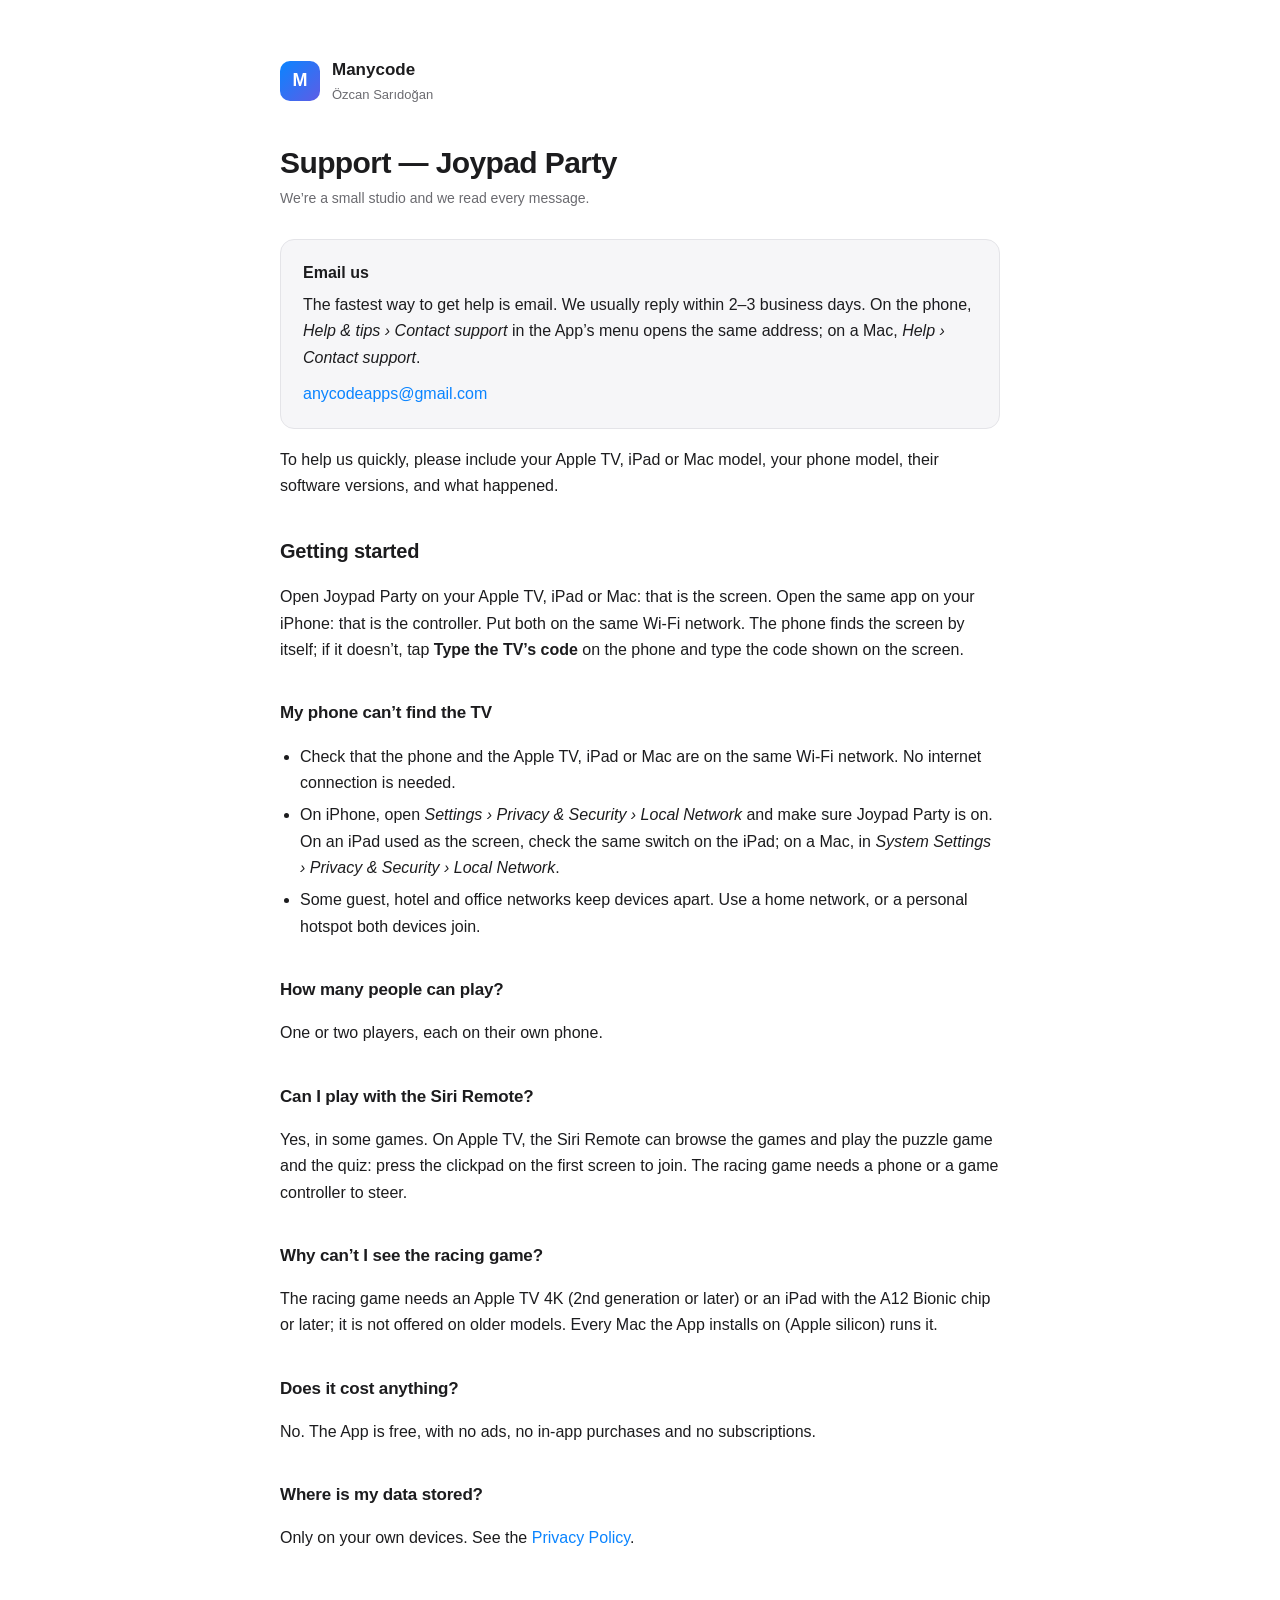
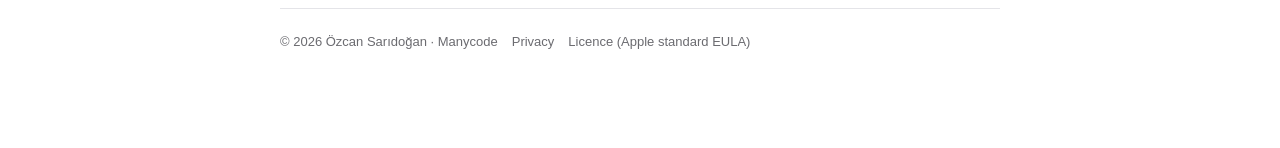
==== support-joypad-party.html @ 14f93f9b "Joypad Party: privacy policy + support page (no data collected; local network only; Apple TV, iPad, " ====
<!doctype html>
<html lang="en">
<head>
<meta charset="utf-8">
<meta name="viewport" content="width=device-width, initial-scale=1">
<title>Support — Joypad Party</title>
<link rel="stylesheet" href="style.css">
</head>
<body>
<div class="wrap">
  <header class="site">
    <div class="logo">M</div>
    <div class="brand">Manycode<small>Özcan Sarıdoğan</small></div>
  </header>

  <h1>Support — Joypad Party</h1>
  <p class="updated">We’re a small studio and we read every message.</p>

  <div class="card">
    <strong>Email us</strong>
    <p style="margin:6px 0 0">The fastest way to get help is email. We usually reply within 2–3 business days. On the phone,
    <em>Help &amp; tips › Contact support</em> in the App’s menu opens the same address; on a Mac, <em>Help › Contact support</em>.</p>
    <p class="contact" style="margin:10px 0 0"><a href="mailto:anycodeapps@gmail.com?subject=Joypad%20Party%20Support">anycodeapps@gmail.com</a></p>
  </div>

  <p>To help us quickly, please include your Apple TV, iPad or Mac model, your phone model, their software versions, and what happened.</p>

  <h2>Getting started</h2>
  <p>Open Joypad Party on your Apple TV, iPad or Mac: that is the screen. Open the same app on your iPhone: that is the
  controller. Put both on the same Wi-Fi network. The phone finds the screen by itself; if it doesn’t, tap
  <strong>Type the TV’s code</strong> on the phone and type the code shown on the screen.</p>

  <h2 style="font-size:17px">My phone can’t find the TV</h2>
  <ul>
    <li>Check that the phone and the Apple TV, iPad or Mac are on the same Wi-Fi network. No internet connection is needed.</li>
    <li>On iPhone, open <em>Settings › Privacy &amp; Security › Local Network</em> and make sure Joypad Party is on. On an iPad
    used as the screen, check the same switch on the iPad; on a Mac, in <em>System Settings › Privacy &amp; Security › Local Network</em>.</li>
    <li>Some guest, hotel and office networks keep devices apart. Use a home network, or a personal hotspot both devices join.</li>
  </ul>

  <h2 style="font-size:17px">How many people can play?</h2>
  <p>One or two players, each on their own phone.</p>

  <h2 style="font-size:17px">Can I play with the Siri Remote?</h2>
  <p>Yes, in some games. On Apple TV, the Siri Remote can browse the games and play the puzzle game and the quiz: press the
  clickpad on the first screen to join. The racing game needs a phone or a game controller to steer.</p>

  <h2 style="font-size:17px">Why can’t I see the racing game?</h2>
  <p>The racing game needs an Apple TV 4K (2nd generation or later) or an iPad with the A12 Bionic chip or later; it is not
  offered on older models. Every Mac the App installs on (Apple silicon) runs it.</p>

  <h2 style="font-size:17px">Does it cost anything?</h2>
  <p>No. The App is free, with no ads, no in-app purchases and no subscriptions.</p>

  <h2 style="font-size:17px">Where is my data stored?</h2>
  <p>Only on your own devices. See the <a href="privacy-joypad-party.html">Privacy Policy</a>.</p>

  <footer class="site">
    <span>© 2026 Özcan Sarıdoğan · Manycode</span>
    <a href="privacy-joypad-party.html">Privacy</a>
    <a href="https://www.apple.com/legal/internet-services/itunes/dev/stdeula/">Licence (Apple standard EULA)</a>
  </footer>
</div>
</body>
</html>
---- style.css ----
:root {
  --bg: #ffffff;
  --fg: #1c1c1e;
  --muted: #6b6b70;
  --card: #f6f6f8;
  --border: #e4e4e8;
  --accent: #0a84ff;
  --maxw: 720px;
}
@media (prefers-color-scheme: dark) {
  :root {
    --bg: #0f0f11;
    --fg: #ececf0;
    --muted: #9a9aa2;
    --card: #1a1a1e;
    --border: #2a2a30;
    --accent: #4aa3ff;
  }
}
* { box-sizing: border-box; }
html { -webkit-text-size-adjust: 100%; }
body {
  margin: 0;
  background: var(--bg);
  color: var(--fg);
  font: 16px/1.65 -apple-system, BlinkMacSystemFont, "Segoe UI", Roboto, Helvetica, Arial, sans-serif;
  padding: 0 20px;
}
.wrap { max-width: var(--maxw); margin: 0 auto; padding: 56px 0 96px; }
header.site { display: flex; align-items: center; gap: 12px; margin-bottom: 40px; }
header.site .logo {
  width: 40px; height: 40px; border-radius: 10px;
  background: linear-gradient(135deg, #0a84ff, #5e5ce6);
  display: grid; place-items: center; color: #fff; font-weight: 700; font-size: 18px;
}
header.site .brand { font-weight: 600; font-size: 17px; }
header.site .brand small { display: block; color: var(--muted); font-weight: 400; font-size: 13px; }
h1 { font-size: 30px; line-height: 1.2; margin: 0 0 6px; letter-spacing: -0.02em; }
h2 { font-size: 20px; margin: 36px 0 10px; letter-spacing: -0.01em; }
.updated { color: var(--muted); font-size: 14px; margin: 0 0 28px; }
p, li { color: var(--fg); }
a { color: var(--accent); text-decoration: none; }
a:hover { text-decoration: underline; }
ul { padding-left: 20px; }
li { margin: 6px 0; }
.card {
  background: var(--card); border: 1px solid var(--border);
  border-radius: 14px; padding: 20px 22px; margin: 18px 0;
}
.grid { display: grid; gap: 14px; grid-template-columns: 1fr 1fr; margin-top: 24px; }
@media (max-width: 560px) { .grid { grid-template-columns: 1fr; } }
.tile {
  display: block; background: var(--card); border: 1px solid var(--border);
  border-radius: 14px; padding: 18px 20px; color: var(--fg);
}
.tile:hover { border-color: var(--accent); text-decoration: none; }
.tile strong { display: block; font-size: 16px; margin-bottom: 2px; }
.tile span { color: var(--muted); font-size: 14px; }
footer.site {
  margin-top: 56px; padding-top: 22px; border-top: 1px solid var(--border);
  color: var(--muted); font-size: 13px; display: flex; flex-wrap: wrap; gap: 14px;
}
footer.site a { color: var(--muted); }
.contact { font-weight: 500; }
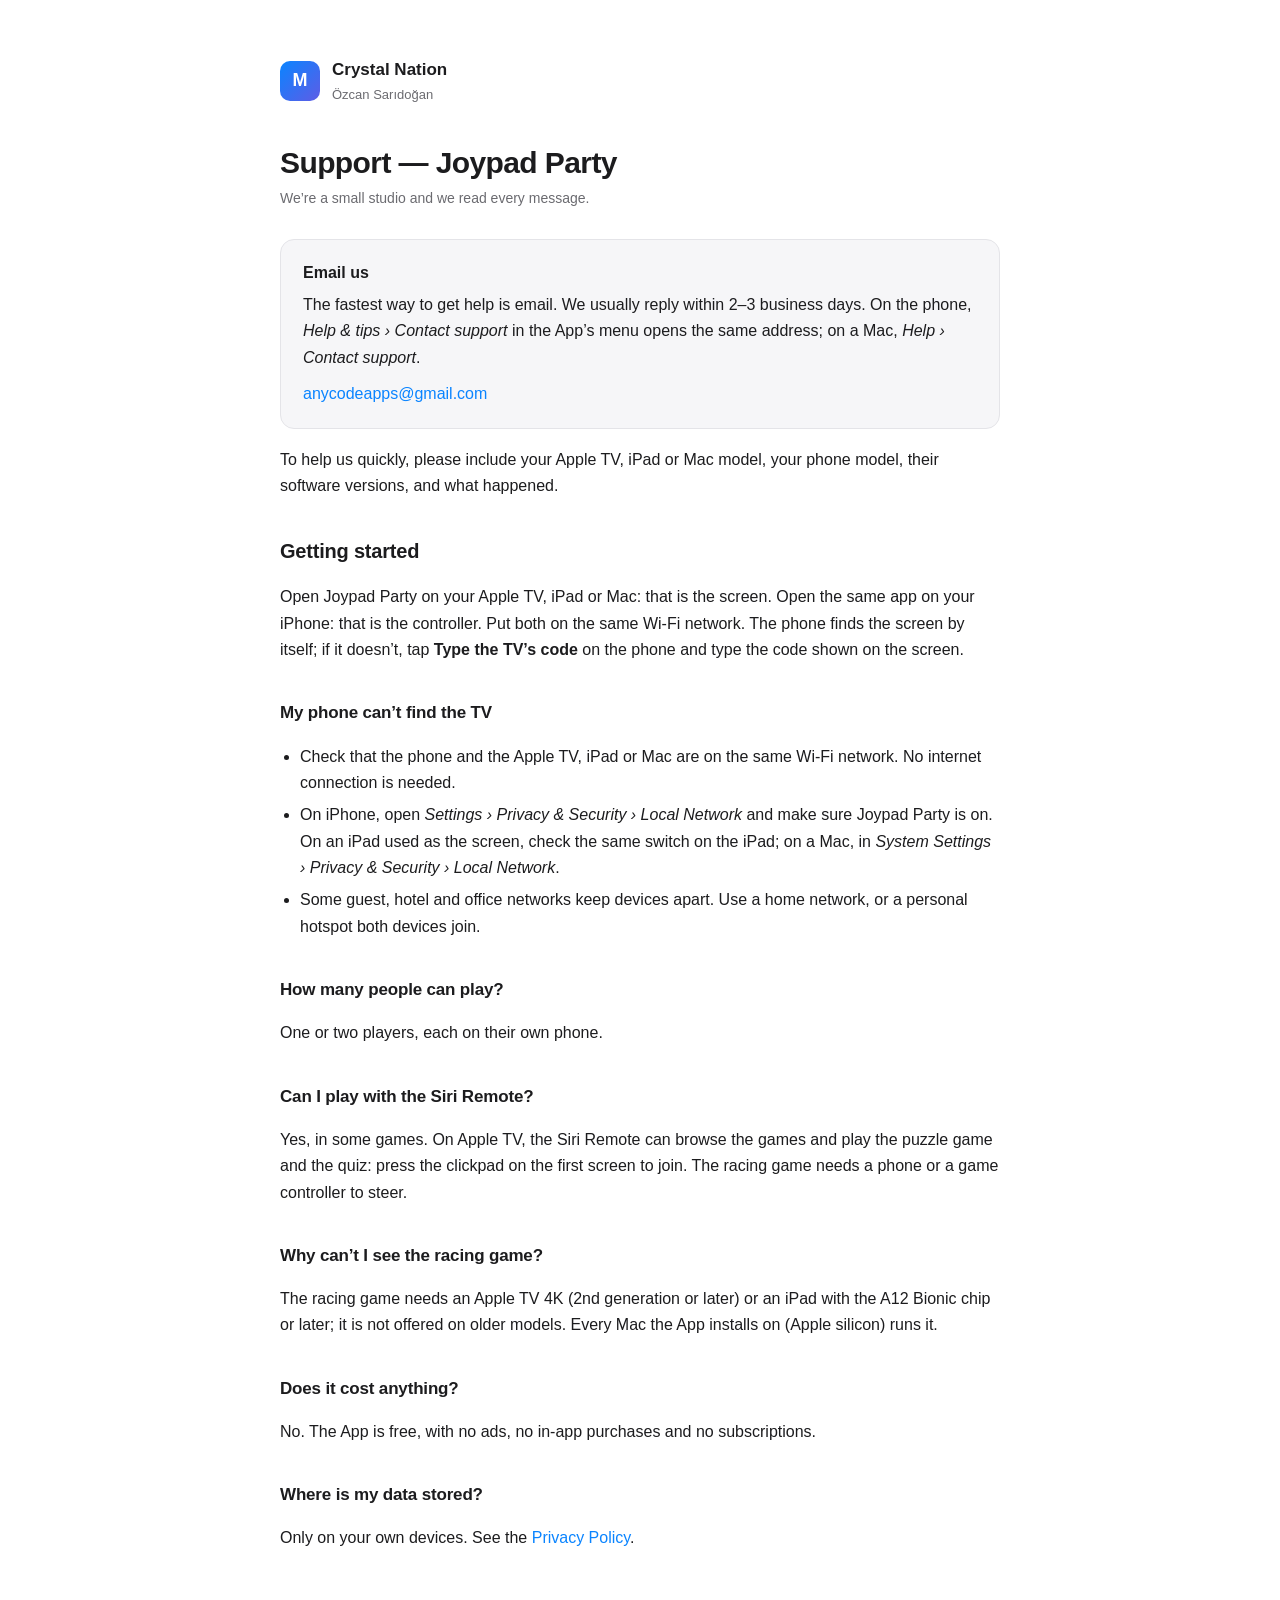
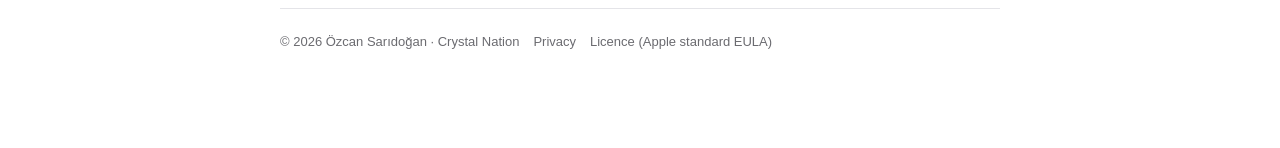
==== commit 6510ea64: "Joypad Party: publisher name Crystal Nation" ====
--- a/support-joypad-party.html
+++ b/support-joypad-party.html
@@ -10,7 +10,7 @@
 <div class="wrap">
   <header class="site">
     <div class="logo">M</div>
-    <div class="brand">Manycode<small>Özcan Sarıdoğan</small></div>
+    <div class="brand">Crystal Nation<small>Özcan Sarıdoğan</small></div>
   </header>
 
   <h1>Support — Joypad Party</h1>
@@ -56,7 +56,7 @@
   <p>Only on your own devices. See the <a href="privacy-joypad-party.html">Privacy Policy</a>.</p>
 
   <footer class="site">
-    <span>© 2026 Özcan Sarıdoğan · Manycode</span>
+    <span>© 2026 Özcan Sarıdoğan · Crystal Nation</span>
     <a href="privacy-joypad-party.html">Privacy</a>
     <a href="https://www.apple.com/legal/internet-services/itunes/dev/stdeula/">Licence (Apple standard EULA)</a>
   </footer>
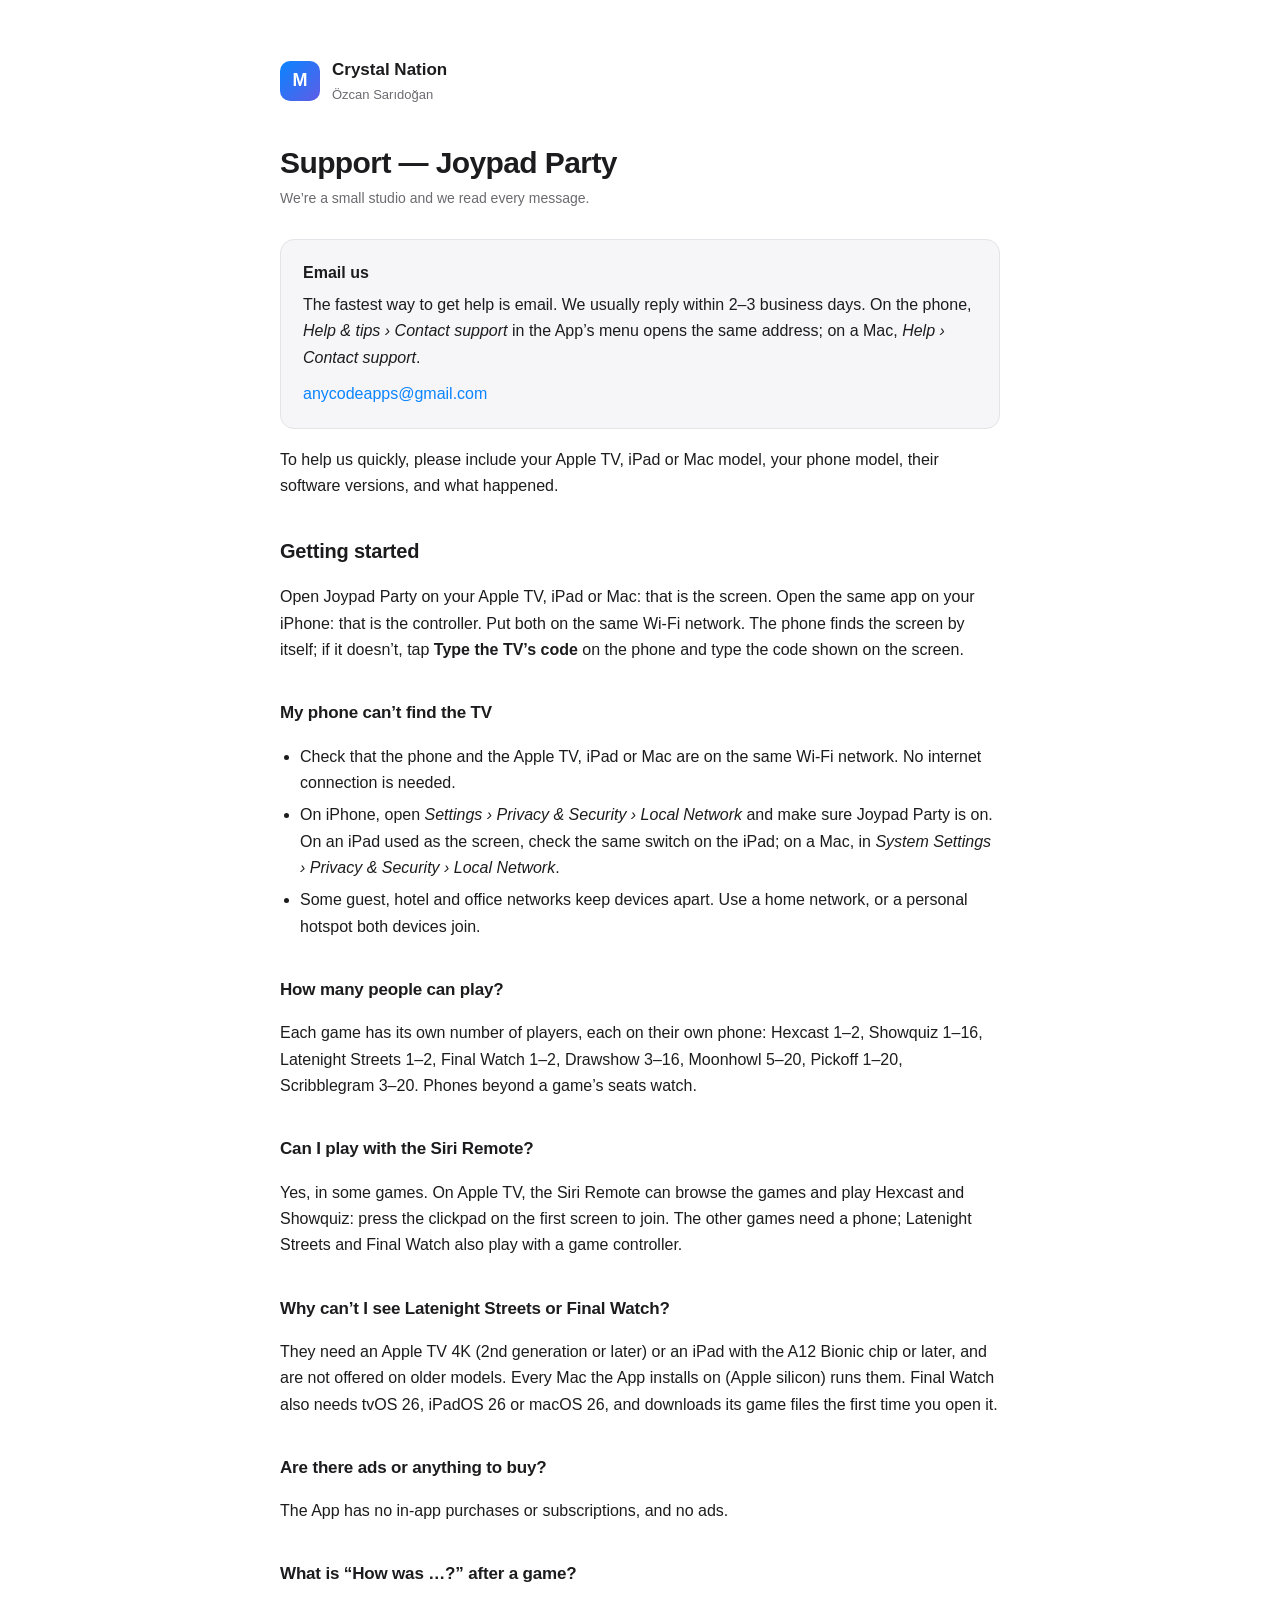
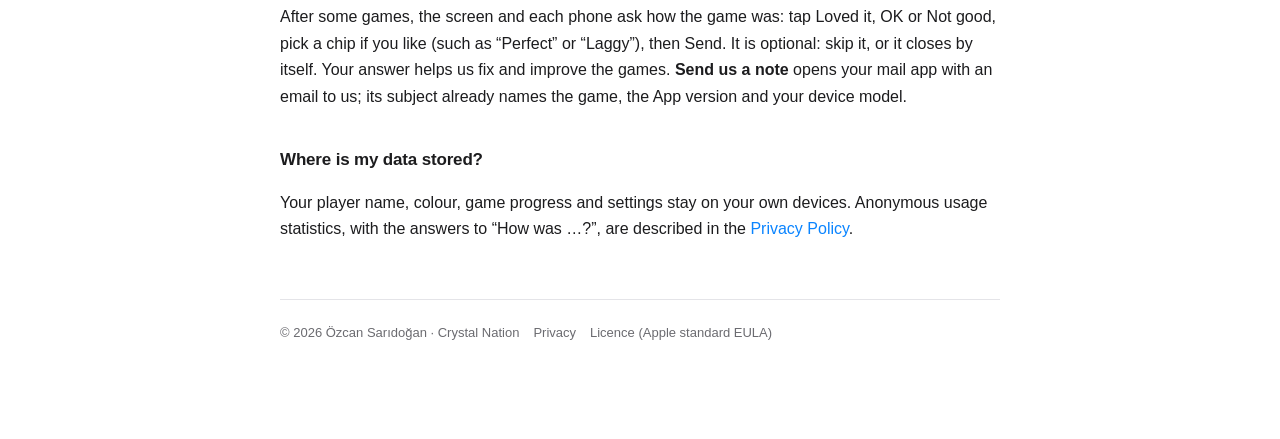
==== commit 41110a94: "Joypad Party 1.2.0: privacy (feedback answers, rounds, phone counts) + support (8 games, players per" ====
--- a/support-joypad-party.html
+++ b/support-joypad-party.html
@@ -39,21 +39,30 @@
   </ul>
 
   <h2 style="font-size:17px">How many people can play?</h2>
-  <p>One or two players, each on their own phone.</p>
+  <p>Each game has its own number of players, each on their own phone: Hexcast 1–2, Showquiz 1–16, Latenight Streets 1–2, Final Watch 1–2, Drawshow 3–16, Moonhowl 5–20, Pickoff 1–20, Scribblegram 3–20. Phones beyond a game’s seats watch.</p>
 
   <h2 style="font-size:17px">Can I play with the Siri Remote?</h2>
-  <p>Yes, in some games. On Apple TV, the Siri Remote can browse the games and play the puzzle game and the quiz: press the
-  clickpad on the first screen to join. The racing game needs a phone or a game controller to steer.</p>
+  <p>Yes, in some games. On Apple TV, the Siri Remote can browse the games and play Hexcast and Showquiz: press the
+  clickpad on the first screen to join. The other games need a phone; Latenight Streets and Final Watch also play with a
+  game controller.</p>
 
-  <h2 style="font-size:17px">Why can’t I see the racing game?</h2>
-  <p>The racing game needs an Apple TV 4K (2nd generation or later) or an iPad with the A12 Bionic chip or later; it is not
-  offered on older models. Every Mac the App installs on (Apple silicon) runs it.</p>
+  <h2 style="font-size:17px">Why can’t I see Latenight Streets or Final Watch?</h2>
+  <p>They need an Apple TV 4K (2nd generation or later) or an iPad with the A12 Bionic chip or later, and are not offered
+  on older models. Every Mac the App installs on (Apple silicon) runs them. Final Watch also needs tvOS 26, iPadOS 26 or
+  macOS 26, and downloads its game files the first time you open it.</p>
 
-  <h2 style="font-size:17px">Does it cost anything?</h2>
-  <p>No. The App is free, with no ads, no in-app purchases and no subscriptions.</p>
+  <h2 style="font-size:17px">Are there ads or anything to buy?</h2>
+  <p>The App has no in-app purchases or subscriptions, and no ads.</p>
+
+  <h2 style="font-size:17px">What is “How was …?” after a game?</h2>
+  <p>After some games, the screen and each phone ask how the game was: tap Loved it, OK or Not good, pick a chip if you
+  like (such as “Perfect” or “Laggy”), then Send. It is optional: skip it, or it closes by itself. Your answer helps us
+  fix and improve the games. <strong>Send us a note</strong> opens your mail app with an email to us; its subject already names
+  the game, the App version and your device model.</p>
 
   <h2 style="font-size:17px">Where is my data stored?</h2>
-  <p>Only on your own devices. See the <a href="privacy-joypad-party.html">Privacy Policy</a>.</p>
+  <p>Your player name, colour, game progress and settings stay on your own devices. Anonymous usage statistics, with the
+  answers to “How was …?”, are described in the <a href="privacy-joypad-party.html">Privacy Policy</a>.</p>
 
   <footer class="site">
     <span>© 2026 Özcan Sarıdoğan · Crystal Nation</span>
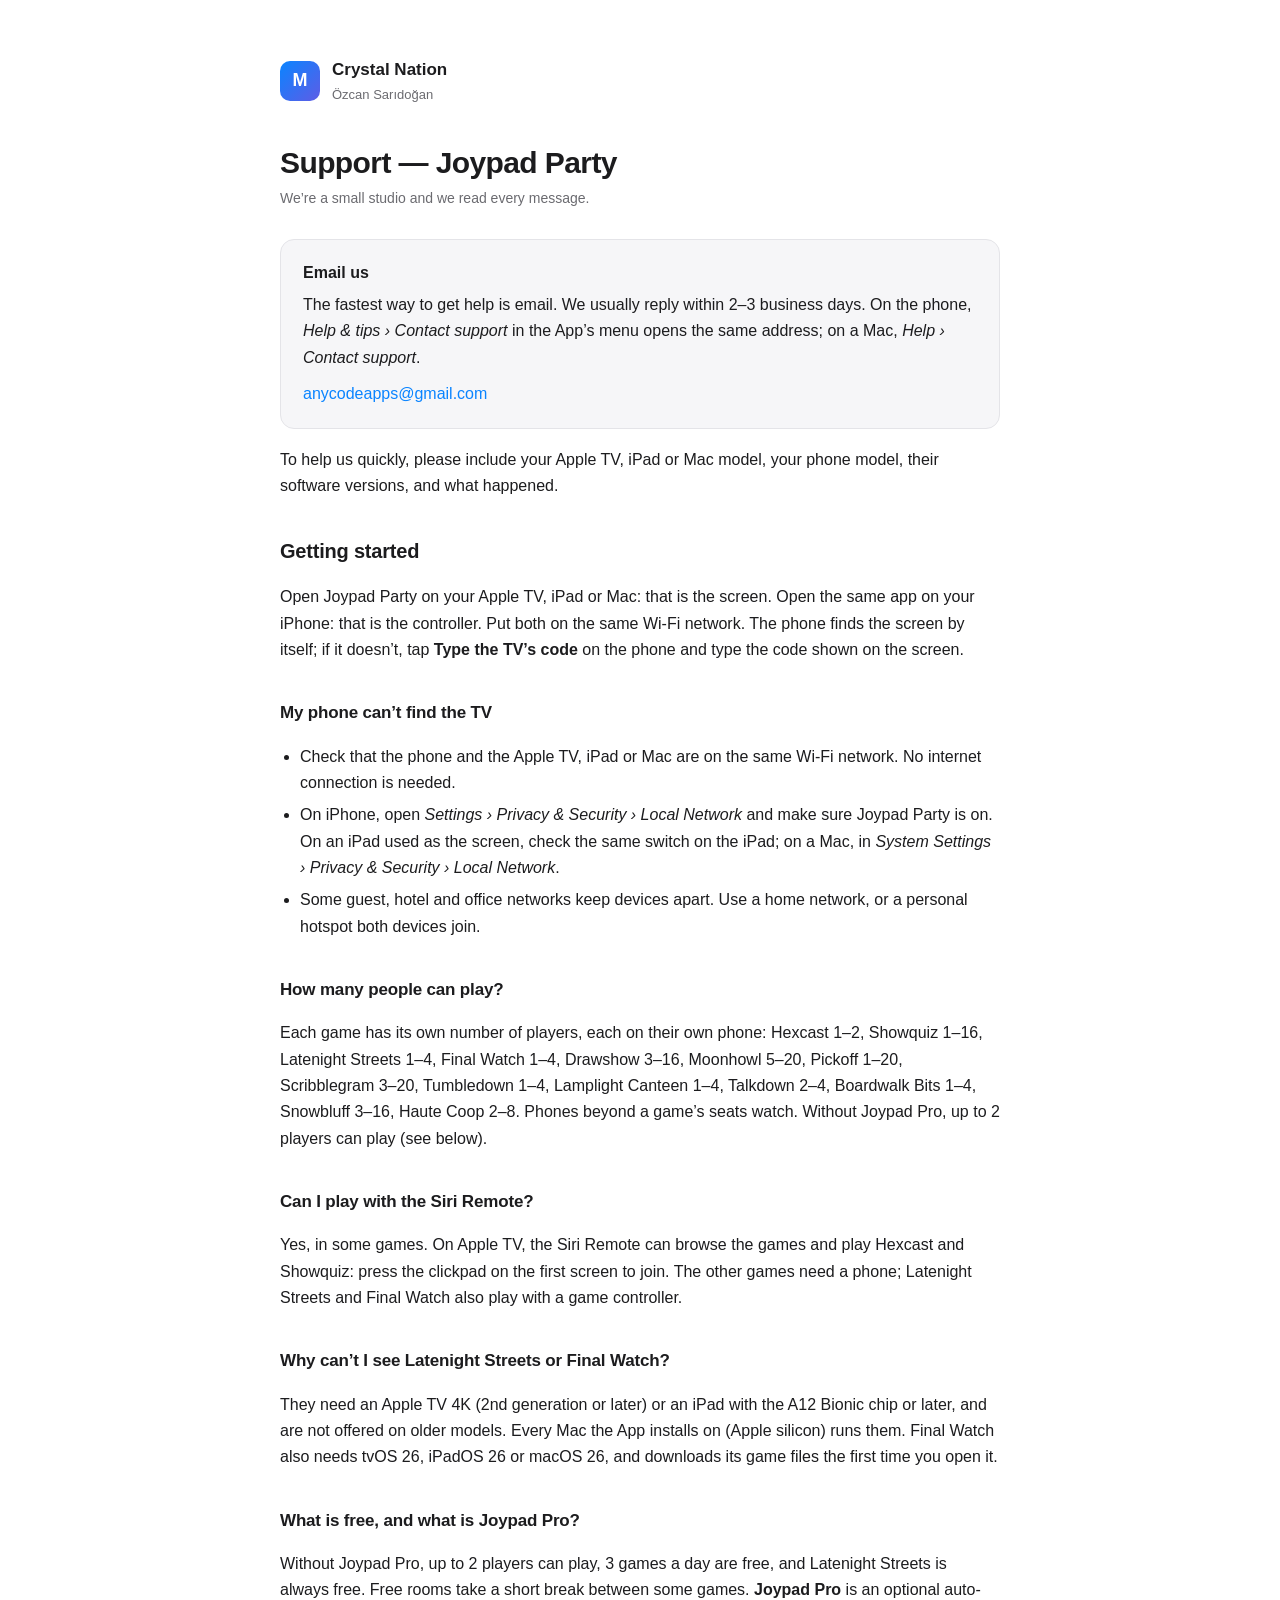
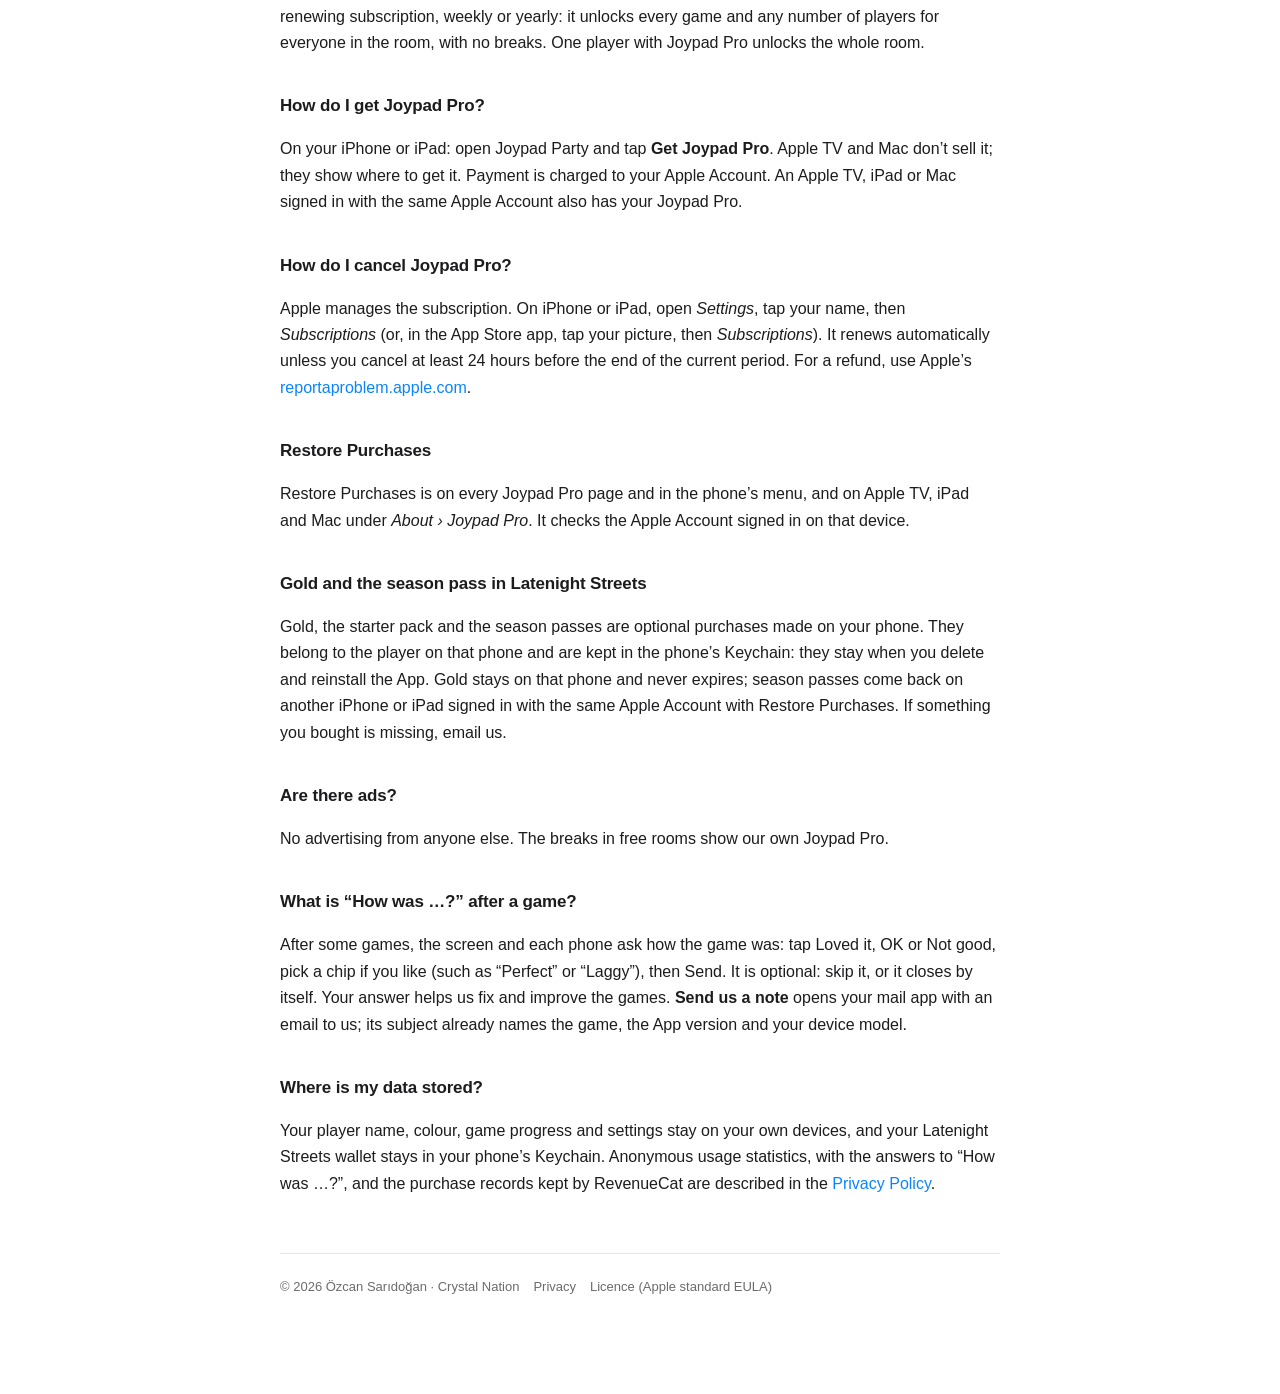
==== commit 9ef02ca4: "Joypad Party 1.3.0: privacy (Purchases: Joypad Pro + Latenight Streets via Apple IAP, RevenueCat; no" ====
--- a/support-joypad-party.html
+++ b/support-joypad-party.html
@@ -39,7 +39,10 @@
   </ul>
 
   <h2 style="font-size:17px">How many people can play?</h2>
-  <p>Each game has its own number of players, each on their own phone: Hexcast 1–2, Showquiz 1–16, Latenight Streets 1–2, Final Watch 1–2, Drawshow 3–16, Moonhowl 5–20, Pickoff 1–20, Scribblegram 3–20. Phones beyond a game’s seats watch.</p>
+  <p>Each game has its own number of players, each on their own phone: Hexcast 1–2, Showquiz 1–16, Latenight Streets 1–4,
+  Final Watch 1–4, Drawshow 3–16, Moonhowl 5–20, Pickoff 1–20, Scribblegram 3–20, Tumbledown 1–4, Lamplight Canteen 1–4,
+  Talkdown 2–4, Boardwalk Bits 1–4, Snowbluff 3–16, Haute Coop 2–8. Phones beyond a game’s seats watch. Without Joypad Pro,
+  up to 2 players can play (see below).</p>
 
   <h2 style="font-size:17px">Can I play with the Siri Remote?</h2>
   <p>Yes, in some games. On Apple TV, the Siri Remote can browse the games and play Hexcast and Showquiz: press the
@@ -51,8 +54,35 @@
   on older models. Every Mac the App installs on (Apple silicon) runs them. Final Watch also needs tvOS 26, iPadOS 26 or
   macOS 26, and downloads its game files the first time you open it.</p>
 
-  <h2 style="font-size:17px">Are there ads or anything to buy?</h2>
-  <p>The App has no in-app purchases or subscriptions, and no ads.</p>
+  <h2 style="font-size:17px">What is free, and what is Joypad Pro?</h2>
+  <p>Without Joypad Pro, up to 2 players can play, 3 games a day are free, and Latenight Streets is always free. Free rooms
+  take a short break between some games. <strong>Joypad Pro</strong> is an optional auto-renewing subscription, weekly or
+  yearly: it unlocks every game and any number of players for everyone in the room, with no breaks. One player with Joypad
+  Pro unlocks the whole room.</p>
+
+  <h2 style="font-size:17px">How do I get Joypad Pro?</h2>
+  <p>On your iPhone or iPad: open Joypad Party and tap <strong>Get Joypad Pro</strong>. Apple TV and Mac don’t sell it;
+  they show where to get it. Payment is charged to your Apple Account. An Apple TV, iPad or Mac signed in with the same
+  Apple Account also has your Joypad Pro.</p>
+
+  <h2 style="font-size:17px">How do I cancel Joypad Pro?</h2>
+  <p>Apple manages the subscription. On iPhone or iPad, open <em>Settings</em>, tap your name, then <em>Subscriptions</em>
+  (or, in the App Store app, tap your picture, then <em>Subscriptions</em>). It renews automatically unless you cancel at
+  least 24 hours before the end of the current period. For a refund, use Apple’s
+  <a href="https://reportaproblem.apple.com">reportaproblem.apple.com</a>.</p>
+
+  <h2 style="font-size:17px">Restore Purchases</h2>
+  <p>Restore Purchases is on every Joypad Pro page and in the phone’s menu, and on Apple TV, iPad and Mac under
+  <em>About › Joypad Pro</em>. It checks the Apple Account signed in on that device.</p>
+
+  <h2 style="font-size:17px">Gold and the season pass in Latenight Streets</h2>
+  <p>Gold, the starter pack and the season passes are optional purchases made on your phone. They belong to the player on
+  that phone and are kept in the phone’s Keychain: they stay when you delete and reinstall the App. Gold stays on that
+  phone and never expires; season passes come back on another iPhone or iPad signed in with the same Apple Account with
+  Restore Purchases. If something you bought is missing, email us.</p>
+
+  <h2 style="font-size:17px">Are there ads?</h2>
+  <p>No advertising from anyone else. The breaks in free rooms show our own Joypad Pro.</p>
 
   <h2 style="font-size:17px">What is “How was …?” after a game?</h2>
   <p>After some games, the screen and each phone ask how the game was: tap Loved it, OK or Not good, pick a chip if you
@@ -61,8 +91,9 @@
   the game, the App version and your device model.</p>
 
   <h2 style="font-size:17px">Where is my data stored?</h2>
-  <p>Your player name, colour, game progress and settings stay on your own devices. Anonymous usage statistics, with the
-  answers to “How was …?”, are described in the <a href="privacy-joypad-party.html">Privacy Policy</a>.</p>
+  <p>Your player name, colour, game progress and settings stay on your own devices, and your Latenight Streets wallet stays
+  in your phone’s Keychain. Anonymous usage statistics, with the answers to “How was …?”, and the purchase records kept by
+  RevenueCat are described in the <a href="privacy-joypad-party.html">Privacy Policy</a>.</p>
 
   <footer class="site">
     <span>© 2026 Özcan Sarıdoğan · Crystal Nation</span>
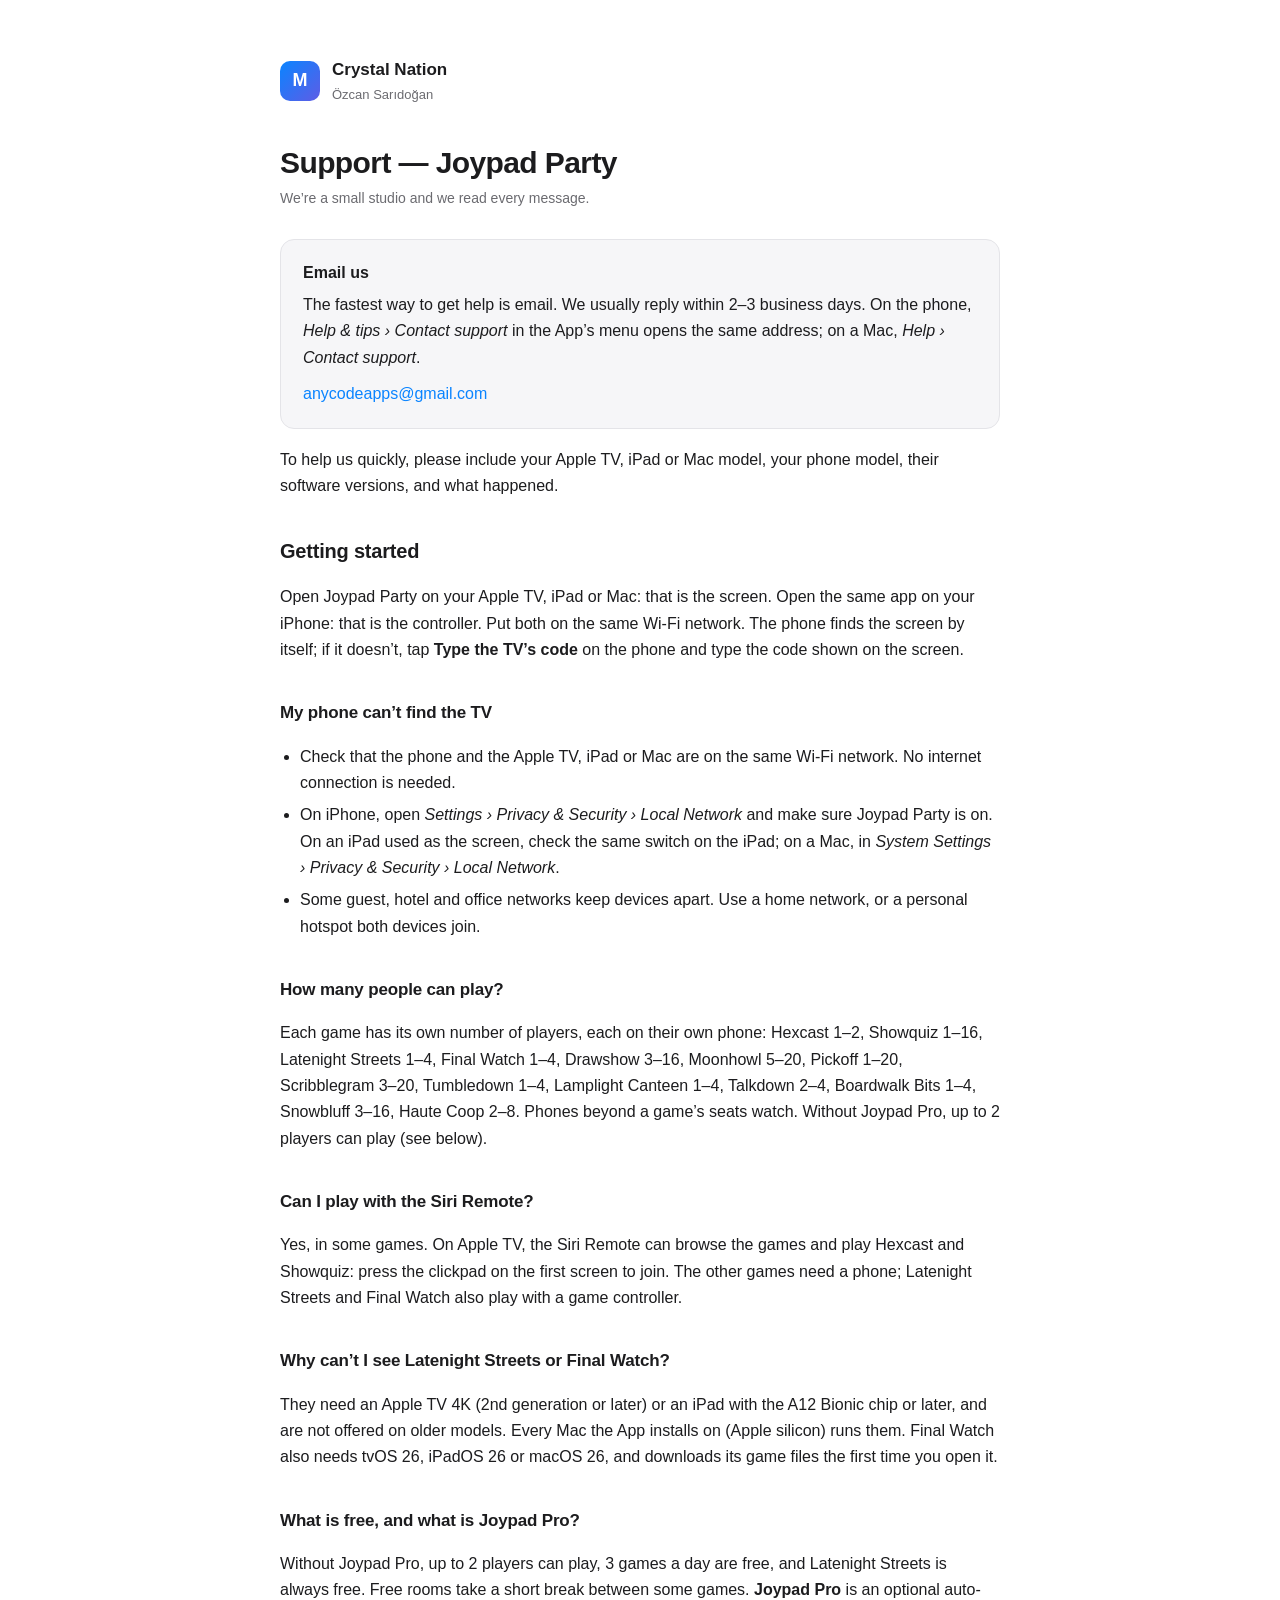
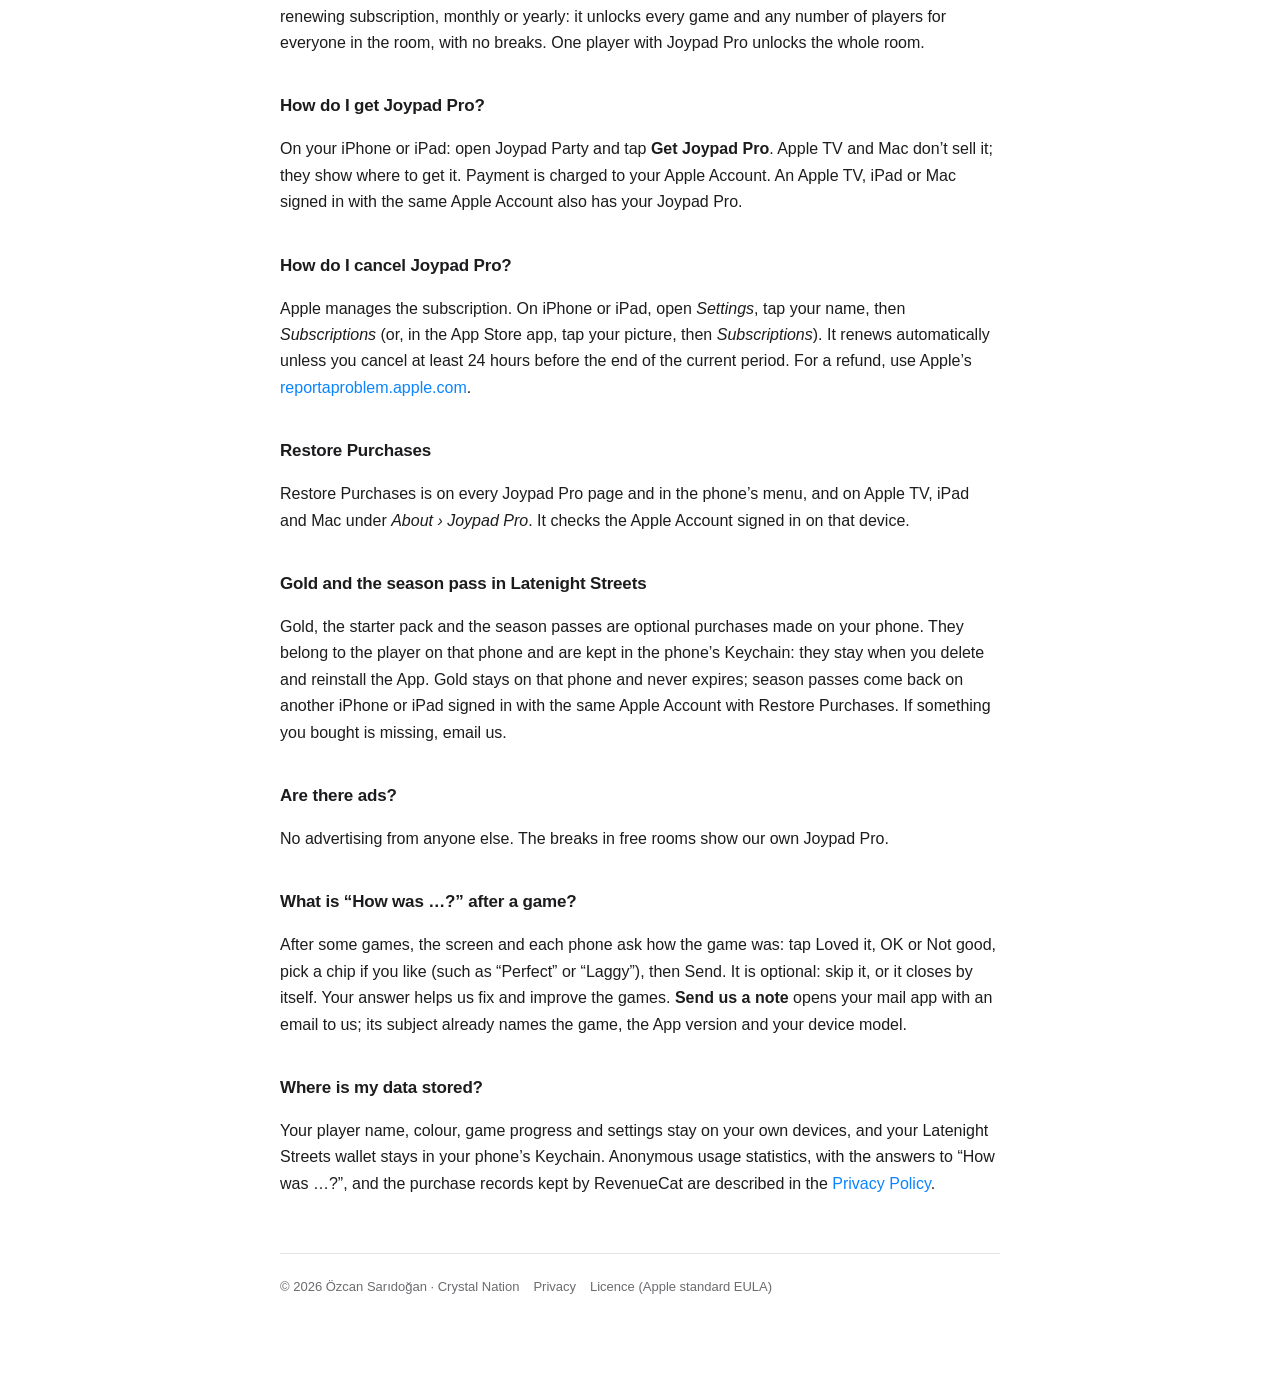
==== commit 37eb9f7e: "Joypad Party 1.3.0: Joypad Pro is monthly or yearly (owner pricing)" ====
--- a/support-joypad-party.html
+++ b/support-joypad-party.html
@@ -56,7 +56,7 @@
 
   <h2 style="font-size:17px">What is free, and what is Joypad Pro?</h2>
   <p>Without Joypad Pro, up to 2 players can play, 3 games a day are free, and Latenight Streets is always free. Free rooms
-  take a short break between some games. <strong>Joypad Pro</strong> is an optional auto-renewing subscription, weekly or
+  take a short break between some games. <strong>Joypad Pro</strong> is an optional auto-renewing subscription, monthly or
   yearly: it unlocks every game and any number of players for everyone in the room, with no breaks. One player with Joypad
   Pro unlocks the whole room.</p>
 
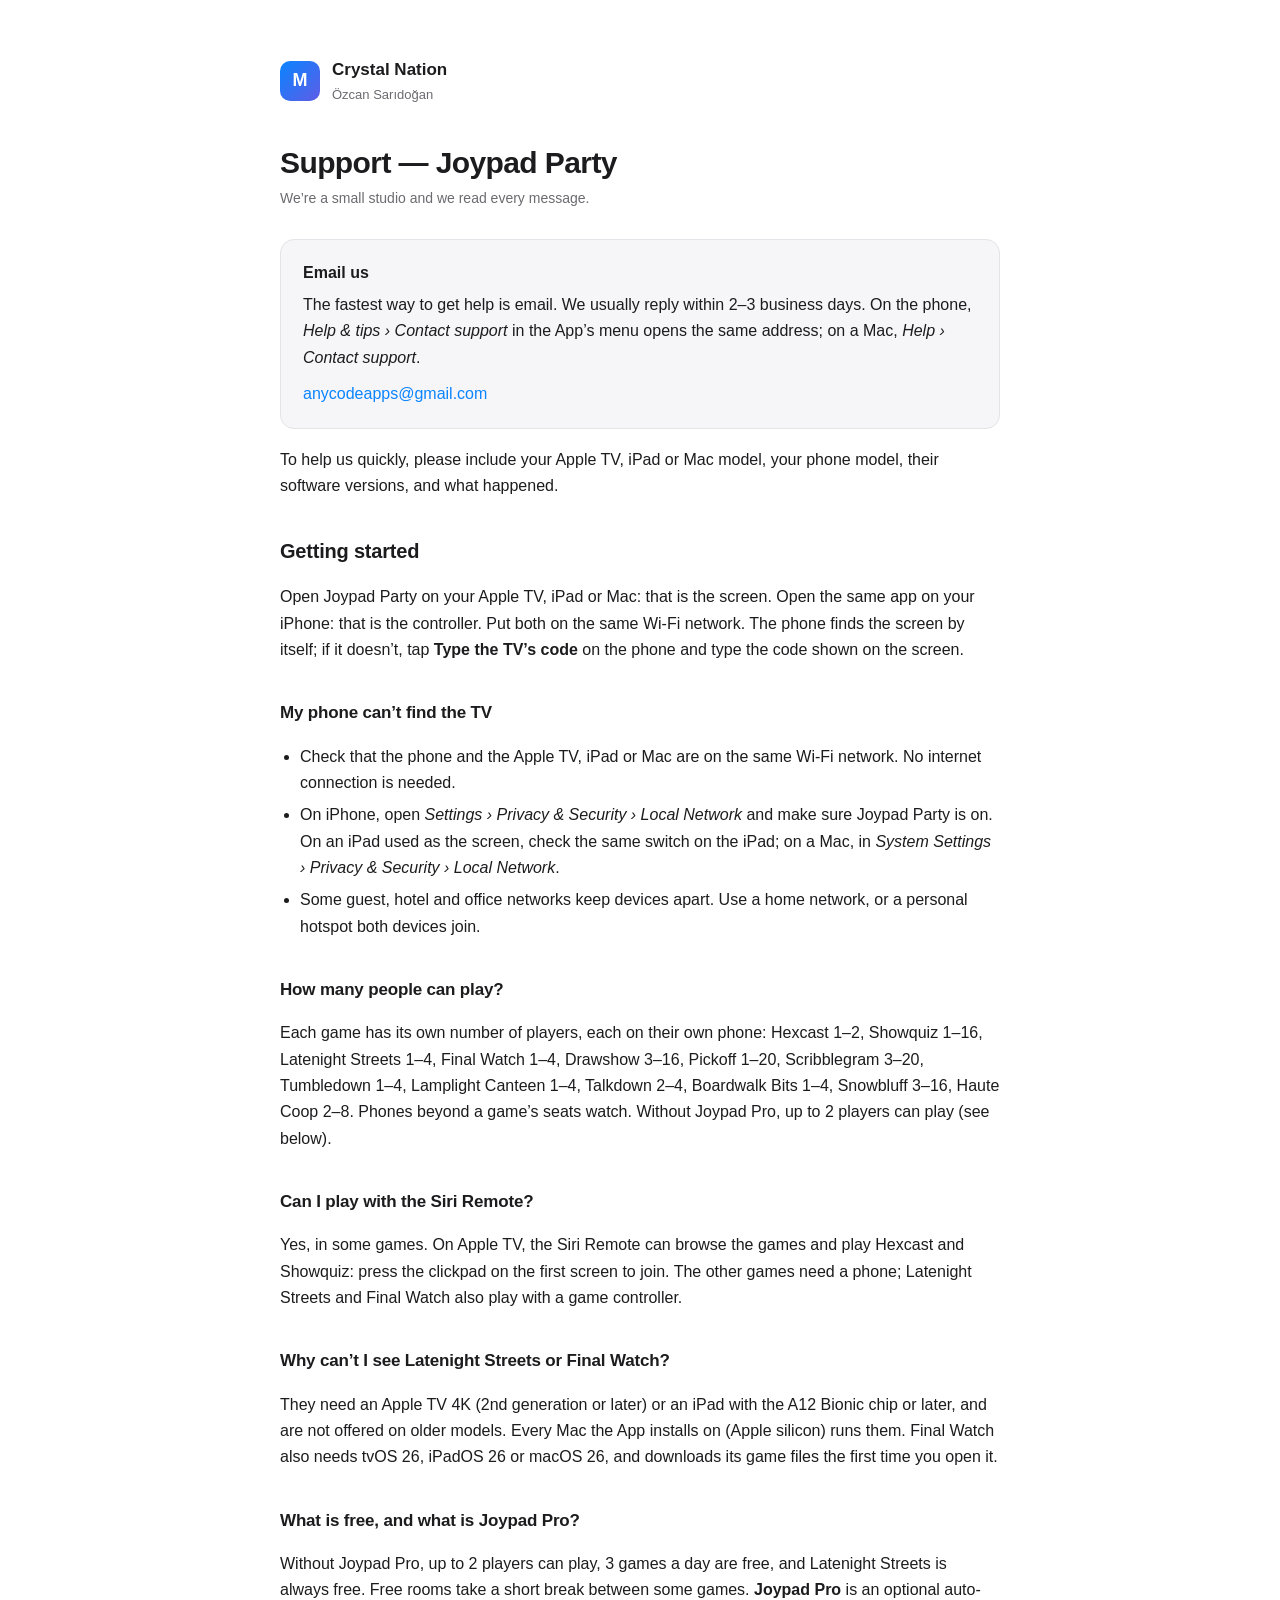
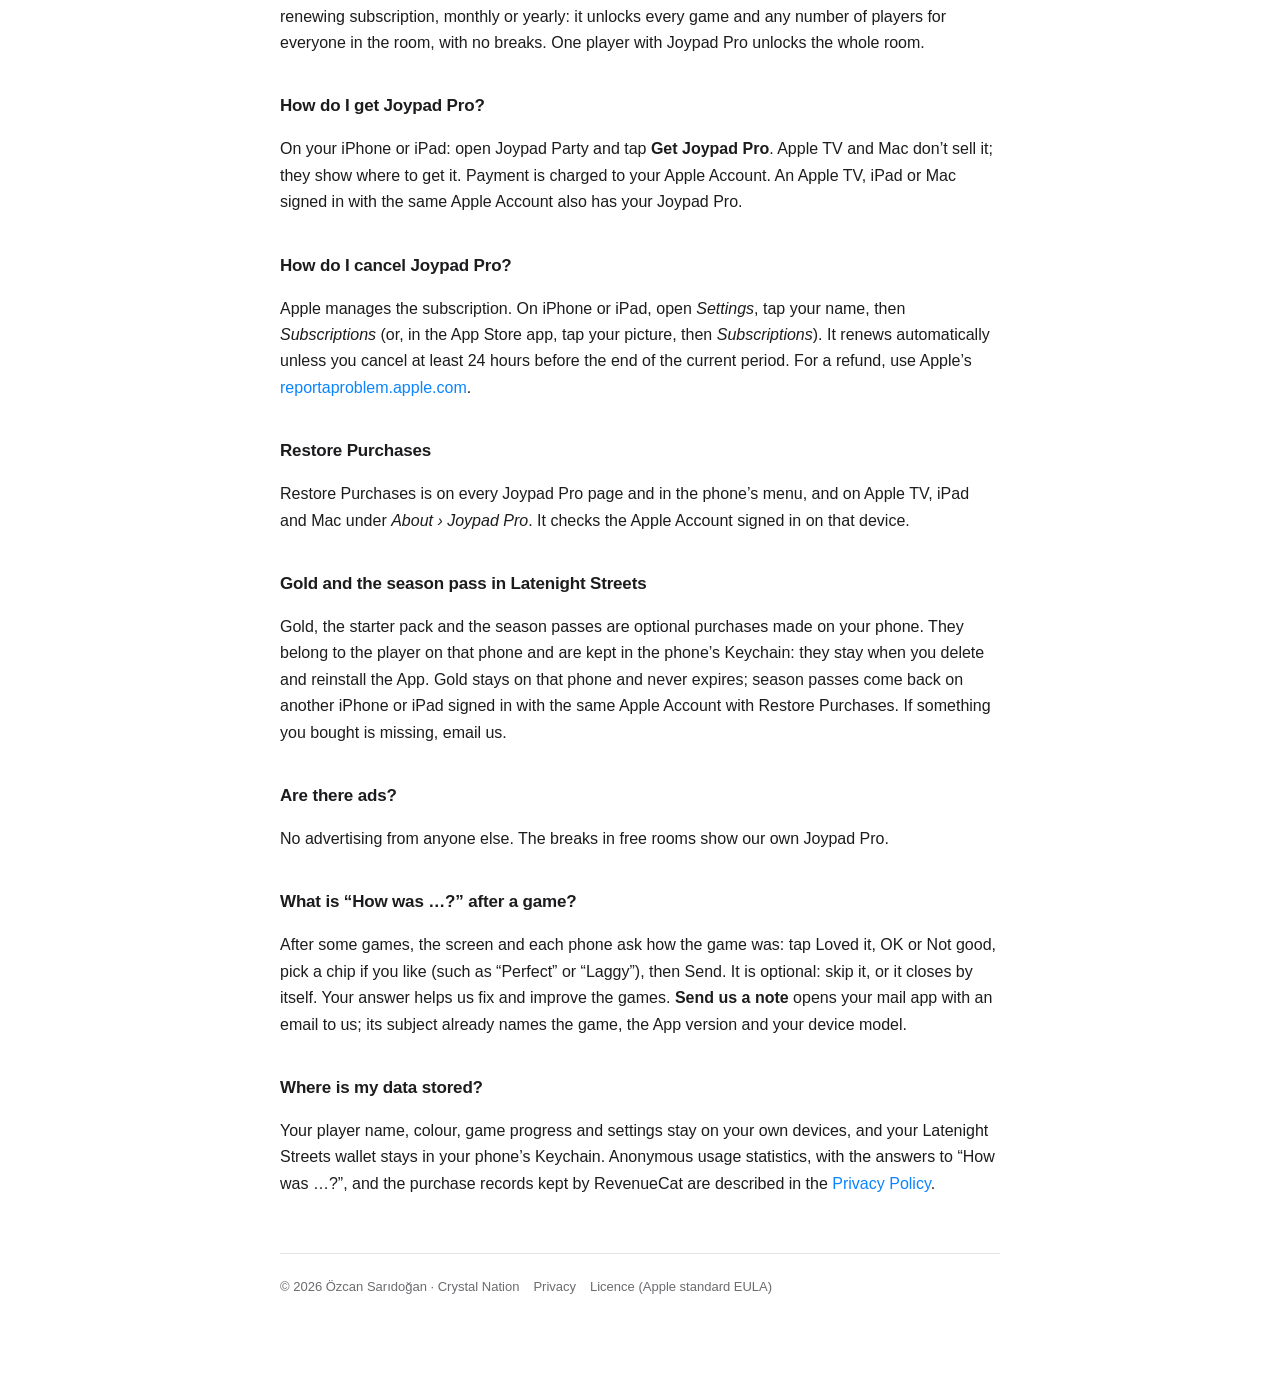
==== commit abc06024: "Joypad Party 1.3.1: online races via Game Center in the privacy policy; Moonhowl removed from the su" ====
--- a/support-joypad-party.html
+++ b/support-joypad-party.html
@@ -40,7 +40,7 @@
 
   <h2 style="font-size:17px">How many people can play?</h2>
   <p>Each game has its own number of players, each on their own phone: Hexcast 1–2, Showquiz 1–16, Latenight Streets 1–4,
-  Final Watch 1–4, Drawshow 3–16, Moonhowl 5–20, Pickoff 1–20, Scribblegram 3–20, Tumbledown 1–4, Lamplight Canteen 1–4,
+  Final Watch 1–4, Drawshow 3–16, Pickoff 1–20, Scribblegram 3–20, Tumbledown 1–4, Lamplight Canteen 1–4,
   Talkdown 2–4, Boardwalk Bits 1–4, Snowbluff 3–16, Haute Coop 2–8. Phones beyond a game’s seats watch. Without Joypad Pro,
   up to 2 players can play (see below).</p>
 
